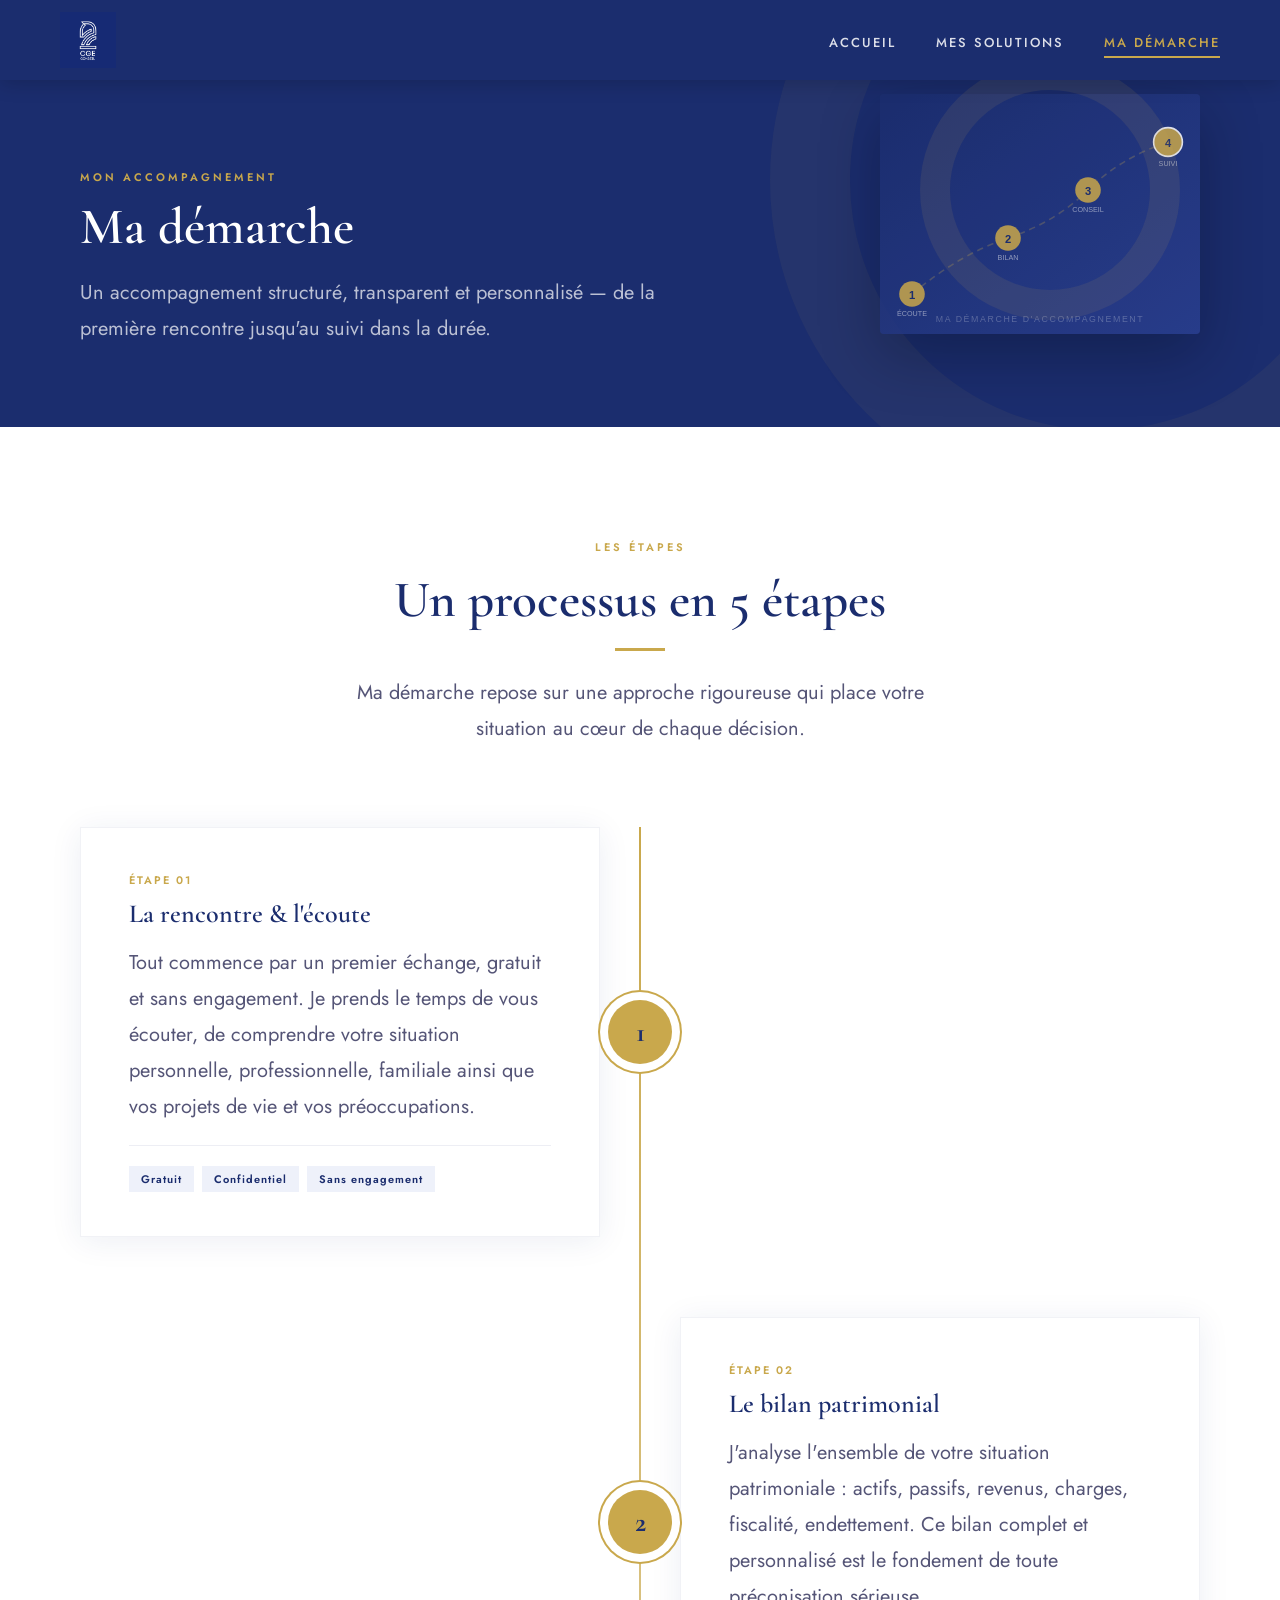
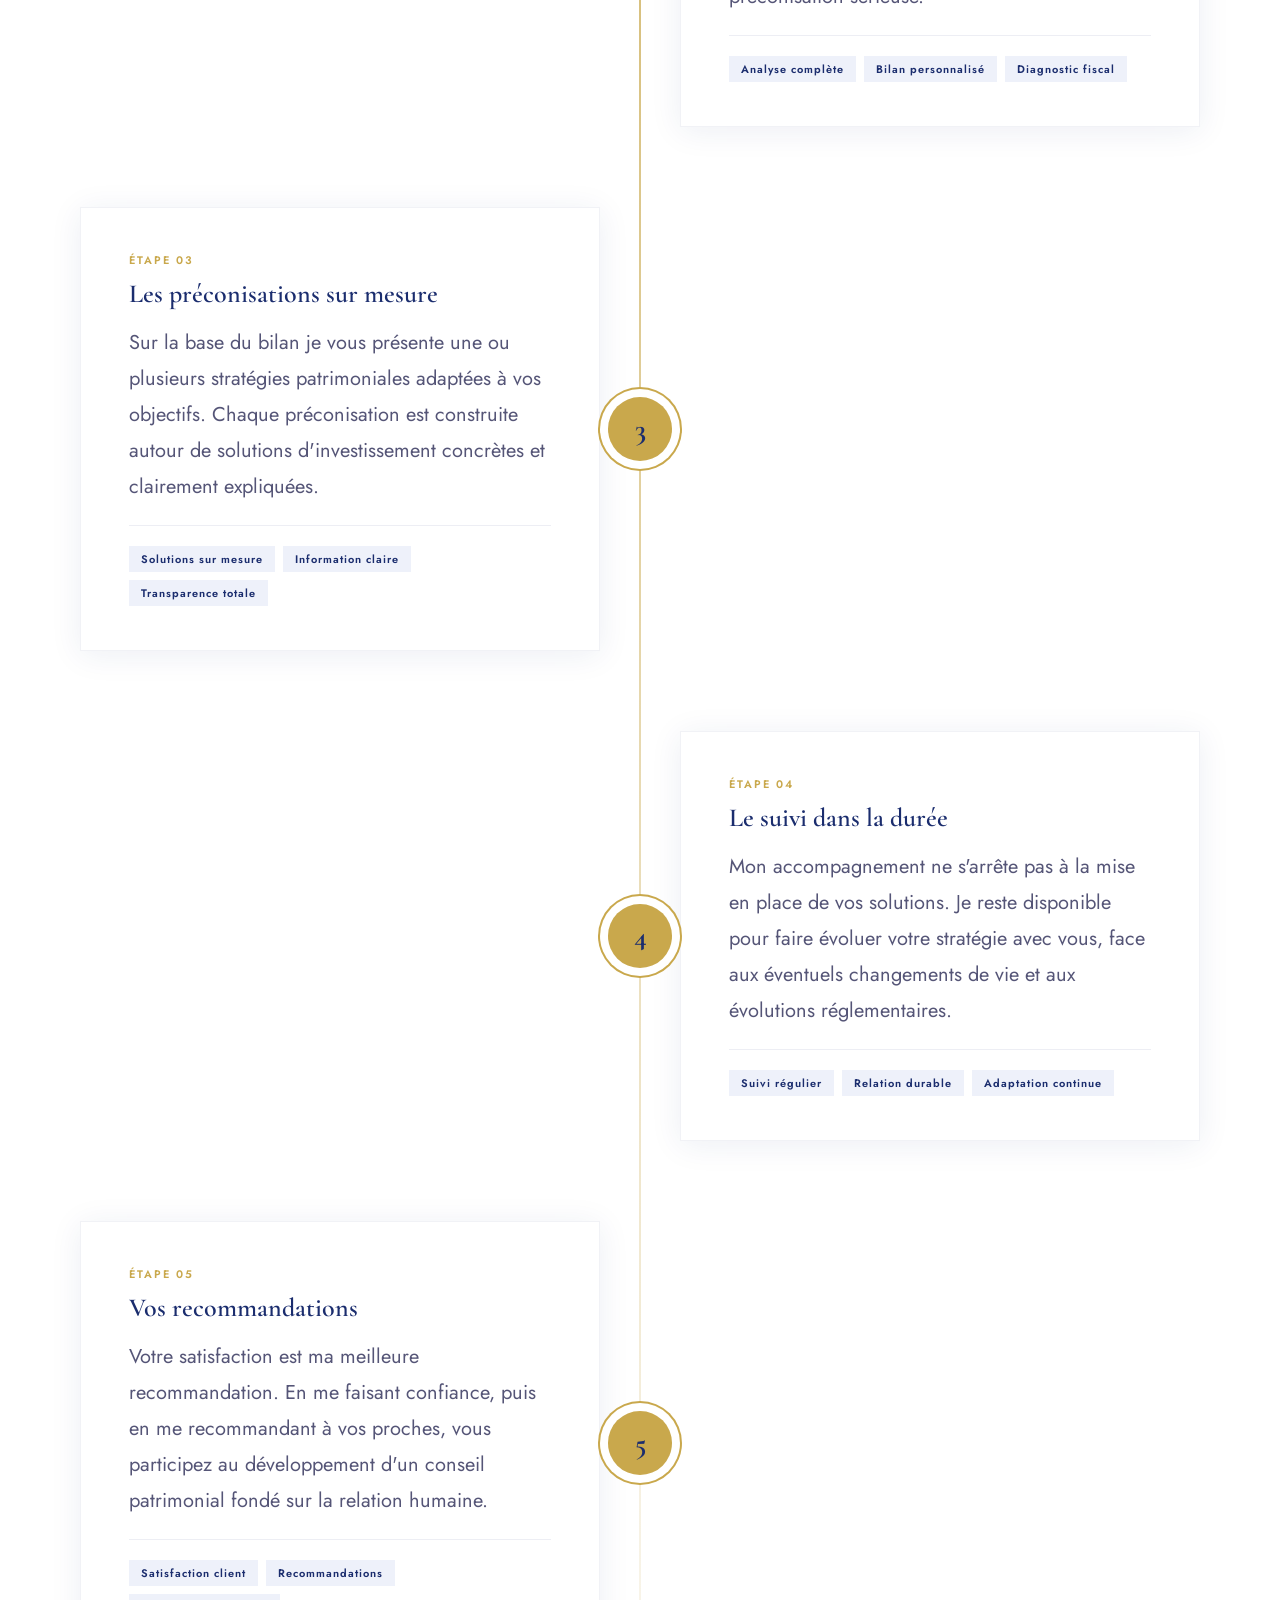
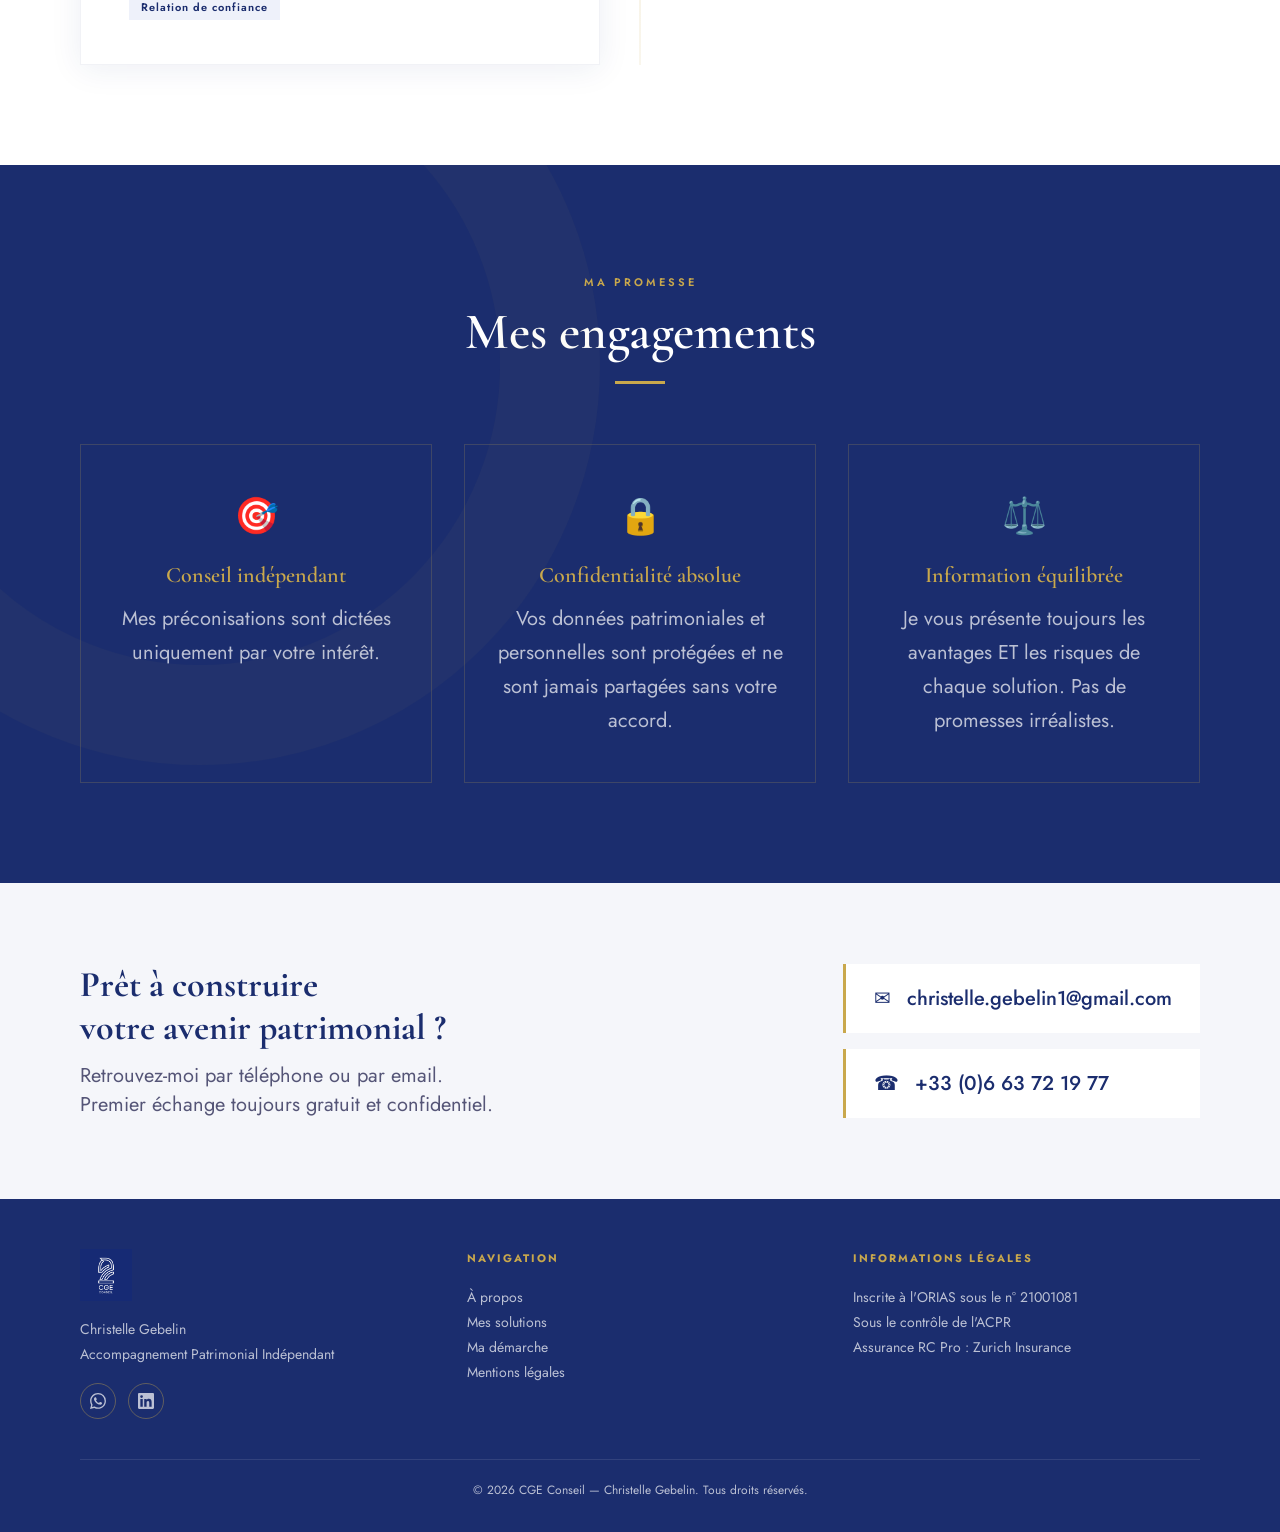
==== demarche.html @ 30ba8d0f "Initial commit" ====
<!DOCTYPE html>
<html lang="fr"><head><meta charset="UTF-8">
<meta name="viewport" content="width=device-width, initial-scale=1.0">
<title>Ma Démarche — CGE Conseil</title>
<link href="https://fonts.googleapis.com/css2?family=Cormorant+Garamond:wght@400;500;600;700&family=Jost:wght@300;400;500;600&display=swap" rel="stylesheet">
<link rel="stylesheet" href="style.css"></head><body>
<nav>
  <div class="nav-logo"><img src="images/logo(christelle).png" alt="CGE Conseil"></div>
  <ul class="nav-links">
    <li><a href="index.html" id="nav-apropos">Accueil</a></li>
    <li><a href="solutions.html" id="nav-solutions">Mes solutions</a></li>
    <li><a href="demarche.html" id="nav-demarche">Ma démarche</a></li>
  </ul>
</nav>
<section class="page-hero">
  <div class="page-hero-inner">
    <span class="section-tag">Mon accompagnement</span>
    <h1 class="section-titre">Ma démarche</h1>
    <p class="page-hero-desc">Un accompagnement structuré, transparent et personnalisé — de la première rencontre jusqu'au suivi dans la durée.</p>
  </div>
  <div class="page-hero-illus"><img src="[data-uri]" alt="Ma démarche"></div>
</section>

<section class="section-demarche">
  <div class="demarche-intro">
    <span class="section-tag">Les étapes</span>
    <h2 class="section-titre">Un processus en 5 étapes</h2>
    <div class="section-trait centre"></div>
    <p>Ma démarche repose sur une approche rigoureuse qui place votre situation au cœur de chaque décision.</p>
  </div>
  <div class="timeline">
    <div class="etape gauche">
      <div class="etape-contenu"><p class="etape-tag">Étape 01</p><h3 class="etape-titre">La rencontre &amp; l'écoute</h3><p class="etape-texte">Tout commence par un premier échange, gratuit et sans engagement. Je prends le temps de vous écouter, de comprendre votre situation personnelle, professionnelle, familiale ainsi que vos projets de vie et vos préoccupations.</p><div class="etape-detail"><span class="etape-pill">Gratuit</span><span class="etape-pill">Confidentiel</span><span class="etape-pill">Sans engagement</span></div></div>
      <div class="etape-num-wrapper"><div class="etape-num">1</div></div>
      <div class="etape-vide"></div>
    </div>
    <div class="etape droite">
      <div class="etape-vide"></div>
      <div class="etape-num-wrapper"><div class="etape-num">2</div></div>
      <div class="etape-contenu"><p class="etape-tag">Étape 02</p><h3 class="etape-titre">Le bilan patrimonial</h3><p class="etape-texte">J'analyse l'ensemble de votre situation patrimoniale : actifs, passifs, revenus, charges, fiscalité, endettement. Ce bilan complet et personnalisé est le fondement de toute préconisation sérieuse.</p><div class="etape-detail"><span class="etape-pill">Analyse complète</span><span class="etape-pill">Bilan personnalisé</span><span class="etape-pill">Diagnostic fiscal</span></div></div>
    </div>
    <div class="etape gauche">
      <div class="etape-contenu"><p class="etape-tag">Étape 03</p><h3 class="etape-titre">Les préconisations sur mesure</h3><p class="etape-texte">Sur la base du bilan je vous présente une ou plusieurs stratégies patrimoniales adaptées à vos objectifs. Chaque préconisation est construite autour de solutions d'investissement concrètes et clairement expliquées.</p><div class="etape-detail"><span class="etape-pill">Solutions sur mesure</span><span class="etape-pill">Information claire</span><span class="etape-pill">Transparence totale</span></div></div>
      <div class="etape-num-wrapper"><div class="etape-num">3</div></div>
      <div class="etape-vide"></div>
    </div>
    <div class="etape droite">
      <div class="etape-vide"></div>
      <div class="etape-num-wrapper"><div class="etape-num">4</div></div>
      <div class="etape-contenu"><p class="etape-tag">Étape 04</p><h3 class="etape-titre">Le suivi dans la durée</h3><p class="etape-texte">Mon accompagnement ne s'arrête pas à la mise en place de vos solutions. Je reste disponible pour faire évoluer votre stratégie avec vous, face aux éventuels changements de vie et aux évolutions réglementaires.</p><div class="etape-detail"><span class="etape-pill">Suivi régulier</span><span class="etape-pill">Relation durable</span><span class="etape-pill">Adaptation continue</span></div></div>
    </div>
    <div class="etape gauche">
      <div class="etape-vide"></div>
      <div class="etape-num-wrapper"><div class="etape-num">5</div></div>
      <div class="etape-contenu"><p class="etape-tag">Étape 05</p><h3 class="etape-titre">Vos recommandations</h3><p class="etape-texte">Votre satisfaction est ma meilleure recommandation. En me faisant confiance, puis en me recommandant à vos proches, vous participez au développement d'un conseil patrimonial fondé sur la relation humaine.</p><div class="etape-detail"><span class="etape-pill">Satisfaction client</span><span class="etape-pill"> Recommandations</span><span class="etape-pill">Relation de confiance</span></div></div>
    </div>
  </div>
</section>

<section class="section-engagement">
  <span class="section-tag">Ma promesse</span>
  <h2 class="section-titre">Mes engagements</h2>
  <div class="section-trait centre" style="background:var(--or);margin:16px auto 0;"></div>
  <div class="engagements-grid">
    <div class="engagement-item"><div class="engagement-icone">🎯</div><h3 class="engagement-titre">Conseil indépendant</h3><p class="engagement-texte">Mes préconisations sont dictées uniquement par votre intérêt.</p></div>
    <div class="engagement-item"><div class="engagement-icone">🔒</div><h3 class="engagement-titre">Confidentialité absolue</h3><p class="engagement-texte">Vos données patrimoniales et personnelles sont protégées et ne sont jamais partagées sans votre accord.</p></div>
    <div class="engagement-item"><div class="engagement-icone">⚖️</div><h3 class="engagement-titre">Information équilibrée</h3><p class="engagement-texte">Je vous présente toujours les avantages ET les risques de chaque solution. Pas de promesses irréalistes.</p></div>
  </div>
</section>

<section class="section-cta">
  <div class="cta-texte">
    <h3>Prêt à construire<br>votre avenir patrimonial ?</h3>
    <p>Retrouvez-moi par téléphone ou par email.<br>Premier échange toujours gratuit et confidentiel.</p>
  </div>
  <div class="cta-contacts">
    <a href="mailto:christelle.gebelin1@gmail.com" class="cta-contact"><span>✉</span> christelle.gebelin1@gmail.com</a>
    <a href="tel:+33663721977" class="cta-contact"><span>☎</span>+33 (0)6 63 72 19 77</a>
  </div>
</section>
<footer>
  <div class="footer-grid">
    <div class="footer-col">
      <div class="footer-logo"><img src="images/logo(christelle).png" alt="CGE Conseil"></div>
      <p>Christelle Gebelin<br>Accompagnement Patrimonial Indépendant</p>
      <div class="footer-socials">
        <a href="#" target="_blank" class="footer-social-btn" title="WhatsApp">
          <svg viewBox="0 0 24 24" xmlns="http://www.w3.org/2000/svg"><path d="M17.472 14.382c-.297-.149-1.758-.867-2.03-.967-.273-.099-.471-.148-.67.15-.197.297-.767.966-.94 1.164-.173.199-.347.223-.644.075-.297-.15-1.255-.463-2.39-1.475-.883-.788-1.48-1.761-1.653-2.059-.173-.297-.018-.458.13-.606.134-.133.298-.347.446-.52.149-.174.198-.298.298-.497.099-.198.05-.371-.025-.52-.075-.149-.669-1.612-.916-2.207-.242-.579-.487-.5-.669-.51-.173-.008-.371-.01-.57-.01-.198 0-.52.074-.792.372-.272.297-1.04 1.016-1.04 2.479 0 1.462 1.065 2.875 1.213 3.074.149.198 2.096 3.2 5.077 4.487.709.306 1.262.489 1.694.625.712.227 1.36.195 1.871.118.571-.085 1.758-.719 2.006-1.413.248-.694.248-1.289.173-1.413-.074-.124-.272-.198-.57-.347m-5.421 7.403h-.004a9.87 9.87 0 01-5.031-1.378l-.361-.214-3.741.982.998-3.648-.235-.374a9.86 9.86 0 01-1.51-5.26c.001-5.45 4.436-9.884 9.888-9.884 2.64 0 5.122 1.03 6.988 2.898a9.825 9.825 0 012.893 6.994c-.003 5.45-4.437 9.884-9.885 9.884m8.413-18.297A11.815 11.815 0 0012.05 0C5.495 0 .16 5.335.157 11.892c0 2.096.547 4.142 1.588 5.945L.057 24l6.305-1.654a11.882 11.882 0 005.683 1.448h.005c6.554 0 11.89-5.335 11.893-11.893a11.821 11.821 0 00-3.48-8.413z"/></svg>
        </a>
        <a href="#" target="_blank" class="footer-social-btn" title="LinkedIn">
          <svg viewBox="0 0 24 24" xmlns="http://www.w3.org/2000/svg"><path d="M20.447 20.452h-3.554v-5.569c0-1.328-.027-3.037-1.852-3.037-1.853 0-2.136 1.445-2.136 2.939v5.667H9.351V9h3.414v1.561h.046c.477-.9 1.637-1.85 3.37-1.85 3.601 0 4.267 2.37 4.267 5.455v6.286zM5.337 7.433a2.062 2.062 0 01-2.063-2.065 2.064 2.064 0 112.063 2.065zm1.782 13.019H3.555V9h3.564v11.452zM22.225 0H1.771C.792 0 0 .774 0 1.729v20.542C0 23.227.792 24 1.771 24h20.451C23.2 24 24 23.227 24 22.271V1.729C24 .774 23.2 0 22.222 0h.003z"/></svg>
        </a>
      </div>
    </div>
    <div class="footer-col">
      <h4>Navigation</h4>
      <p><a href="index.html">À propos</a></p>
      <p><a href="solutions.html">Mes solutions</a></p>
      <p><a href="demarche.html">Ma démarche</a></p>
      <p><a href="mentions.html">Mentions légales</a></p>
    </div>
    <div class="footer-col">
      <h4>Informations légales</h4>
      <p>Inscrite à l'ORIAS sous le n° 21001081<br>Sous le contrôle de l'ACPR<br>Assurance RC Pro : Zurich Insurance</p>
    </div>
  </div>
  <div class="footer-bottom">© 2026 CGE Conseil — Christelle Gebelin. Tous droits réservés.</div>
</footer>
<script>
document.getElementById('nav-demarche').classList.add('active');
const obs = new IntersectionObserver(entries => {
  entries.forEach(e => { if(e.isIntersecting){ e.target.style.opacity='1'; e.target.style.transform='translateY(0)'; } });
}, {threshold:0.15});
document.querySelectorAll('.etape-contenu, .engagement-item').forEach(el => {
  el.style.opacity='0'; el.style.transform='translateY(30px)'; el.style.transition='all 0.7s ease';
  obs.observe(el);
});
</script>
</body></html>
---- style.css ----
@import url('https://fonts.googleapis.com/css2?family=Cormorant+Garamond:wght@400;500;600;700&family=Jost:wght@300;400;500;600&display=swap');

:root {
  --bleu:        #1B2D6E;
  --bleu-clair:  #2A3F8F;
  --bleu-pale:   #EEF1FA;
  --or:          #C9A84C;
  --or-clair:    #E8C97A;
  --blanc:       #FFFFFF;
  --gris:        #F5F6FA;
  --texte:       #1a1a2e;
  --texte-clair: #555577;
  --font-titre:  'Cormorant Garamond', Georgia, serif;
  --font-corps:  'Jost', 'Segoe UI', sans-serif;
}

* { margin: 0; padding: 0; box-sizing: border-box; }
html { scroll-behavior: smooth; }
body { font-family: var(--font-corps); color: var(--texte); background: var(--blanc); font-size: 20px; }

/* NAV */
nav {
  position: fixed; top: 0; left: 0; right: 0; z-index: 100;
  background: var(--bleu);
  display: flex; align-items: center; justify-content: space-between;
  padding: 0 60px; height: 80px;
  box-shadow: 0 2px 20px rgba(0,0,0,0.2);
}
.nav-logo a { display: flex; align-items: center; text-decoration: none; }
.nav-logo img { height: 56px; object-fit: contain; display: block; }
.nav-links { display: flex; gap: 40px; list-style: none; }
.nav-links a {
  color: rgba(255,255,255,0.85); text-decoration: none;
  font-size: 13px; letter-spacing: 2px; text-transform: uppercase; font-weight: 500;
  padding-bottom: 4px; border-bottom: 2px solid transparent; transition: all 0.3s;
}
.nav-links a:hover, .nav-links a.active { color: var(--or); border-bottom-color: var(--or); }

/* FOOTER */
footer {
  background: var(--bleu); color: rgba(255,255,255,0.7);
  padding: 50px 80px 30px; font-size: 14px; line-height: 1.8;
}
.footer-grid { display: grid; grid-template-columns: 1fr 1fr 1fr; gap: 40px; margin-bottom: 40px; }
.footer-col h4 { color: var(--or); font-size: 11px; letter-spacing: 2px; text-transform: uppercase; margin-bottom: 16px; }
.footer-col a { color: inherit; text-decoration: none; }
.footer-col a:hover { color: var(--or); }
.footer-bottom { border-top: 1px solid rgba(255,255,255,0.1); padding-top: 20px; text-align: center; font-size: 12px; }
.footer-logo a { display: inline-block; }
.footer-logo img { height: 52px; display: block; margin-bottom: 16px; }

/* TYPO */
.section-tag {
  display: inline-block; color: var(--or);
  font-size: 11px; letter-spacing: 3px; text-transform: uppercase; font-weight: 600; margin-bottom: 14px;
}
.section-titre {
  font-family: var(--font-titre); font-size: clamp(32px,4vw,52px);
  font-weight: 600; color: var(--bleu); line-height: 1.1; margin-bottom: 20px;
}
.section-trait { width: 50px; height: 3px; background: var(--or); margin-bottom: 24px; }
.section-trait.centre { margin: 0 auto 24px; }

/* BOUTON */
.btn {
  display: inline-flex; align-items: center; gap: 10px;
  padding: 14px 32px; border: 2px solid var(--or);
  color: var(--or); text-decoration: none;
  font-size: 12px; letter-spacing: 2px; text-transform: uppercase; font-weight: 600;
  transition: all 0.3s; cursor: pointer; background: transparent; font-family: var(--font-corps);
}
.btn:hover { background: var(--or); color: var(--bleu); }

/* ANIMATIONS */
@keyframes fadeUp {
  from { opacity: 0; transform: translateY(30px); }
  to   { opacity: 1; transform: translateY(0); }
}
.fade-up  { animation: fadeUp 0.8s ease forwards; }
.delay-1  { animation-delay: 0.10s; opacity: 0; }
.delay-2  { animation-delay: 0.25s; opacity: 0; }
.delay-3  { animation-delay: 0.40s; opacity: 0; }
.delay-4  { animation-delay: 0.55s; opacity: 0; }

/* PAGE HERO */
.page-hero {
  background: var(--bleu); padding: 160px 80px 80px;
  position: relative; overflow: hidden;
}
.page-hero::before {
  content: ''; position: absolute; right: -150px; top: -150px;
  width: 500px; height: 500px;
  border: 80px solid rgba(201,168,76,0.06); border-radius: 50%;
}
.page-hero::after {
  content: ''; position: absolute; right: 100px; top: 60px;
  width: 200px; height: 200px;
  border: 30px solid rgba(201,168,76,0.1); border-radius: 50%;
}
.page-hero-inner { max-width: 650px; position: relative; z-index: 1; }
.page-hero .section-titre { color: var(--blanc); }
.page-hero-desc { color: rgba(255,255,255,0.7); font-size: 20px; line-height: 1.8; margin-top: 20px; }
.page-hero-illus {
  position: absolute; right: 80px; top: 50%; transform: translateY(-50%);
  width: 320px; border-radius: 4px; overflow: hidden;
  box-shadow: 0 20px 60px rgba(0,0,0,0.3); opacity: 0.85;
}
.page-hero-illus img { width: 100%; display: block; }

/* ═══ INDEX — HERO ═══ */
.hero {
  min-height: 100vh; display: grid; grid-template-columns: 1fr 1fr; padding-top: 80px;
}
.hero-gauche {
  background: var(--bleu);
  display: flex; flex-direction: column; justify-content: center;
  padding: 80px 70px 80px 80px; position: relative; overflow: hidden;
}
.hero-gauche::before {
  content: ''; position: absolute; top: -100px; right: -100px;
  width: 400px; height: 400px; border: 60px solid rgba(201,168,76,0.08); border-radius: 50%;
}
.hero-surtitre { color: var(--or); font-size: 11px; letter-spacing: 4px; text-transform: uppercase; font-weight: 600; margin-bottom: 20px; }
.hero-nom { font-family: var(--font-titre); font-size: clamp(44px,5vw,68px); color: var(--blanc); font-weight: 600; line-height: 1.05; margin-bottom: 10px; }
.hero-titre { font-family: var(--font-titre); font-size: clamp(18px,2vw,24px); color: var(--or); font-weight: 400; letter-spacing: 1px; margin-bottom: 32px; }
.hero-texte { color: rgba(255,255,255,0.75); line-height: 1.8; font-size: 20px; max-width: 420px; margin-bottom: 44px; }
.hero-contacts { display: flex; flex-direction: column; gap: 12px; }
.hero-contact-item { display: flex; align-items: center; gap: 12px; color: rgba(255,255,255,0.7); font-size: 20px; }
.hero-contact-item .icone {
  width: 32px; height: 32px; border: 1px solid var(--or); border-radius: 50%;
  display: flex; align-items: center; justify-content: center; color: var(--or); font-size: 14px; flex-shrink: 0;
}
.hero-droite { position: relative; overflow: hidden; background: #0f1e4a; }
.hero-droite img { width: 100%; height: 100%; object-fit: cover; object-position: top center; opacity: 0.9; filter: saturate(0.9); }
.hero-droite::after {
  content: ''; position: absolute; bottom: 0; left: 0; right: 0; height: 200px;
  background: linear-gradient(transparent, rgba(27,45,110,0.3));
}

/* STATS */
.stats-bar { background: var(--or); display: grid; grid-template-columns: repeat(3,1fr); }
.stat-item { padding: 36px 40px; text-align: center; border-right: 1px solid rgba(27,45,110,0.2); }
.stat-item:last-child { border-right: none; }
.stat-num { font-family: var(--font-titre); font-size: 48px; font-weight: 700; color: var(--bleu); line-height: 1; }
.stat-label { font-size: 11px; letter-spacing: 2px; text-transform: uppercase; color: var(--bleu); opacity: 0.8; margin-top: 6px; font-weight: 600; }

/* PRÉSENTATION */
.section-presentation { display: grid; grid-template-columns: 1fr 1fr; min-height: 600px; }
.pres-contenu { padding: 100px 80px; display: flex; flex-direction: column; justify-content: center; }
.pres-contenu p { color: var(--texte-clair); line-height: 1.9; font-size: 20px; margin-bottom: 16px; }
.pres-image { position: relative; overflow: hidden; }
.pres-image img { width: 100%; height: 100%; object-fit: cover; object-position: center bottom; display: block; }
.pres-citation {
  position: absolute; bottom: -20px; left: 0; right: 0;
  background: var(--bleu); padding: 28px 32px; border-left: 4px solid var(--or);
}
.pres-citation p { color: rgba(255,255,255,0.85); font-family: var(--font-titre); font-size: 20px; font-style: italic; line-height: 1.5; }

/* SAVOIR-FAIRE */
.section-savoirfaire { background: var(--gris); padding: 100px 80px; text-align: center; }
.sf-grid { display: grid; grid-template-columns: repeat(4,1fr); gap: 24px; margin-top: 60px; }
.sf-card { background: var(--blanc); padding: 44px 28px; position: relative; transition: all 0.4s; }
.sf-card::before {
  content: ''; position: absolute; bottom: 0; left: 0; right: 0; height: 3px;
  background: var(--or); transform: scaleX(0); transition: transform 0.4s;
}
.sf-card:hover { transform: translateY(-8px); box-shadow: 0 20px 50px rgba(27,45,110,0.12); }
.sf-card:hover::before { transform: scaleX(1); }
.sf-icone {
  width: 60px; height: 60px; margin: 0 auto 20px;
  border: 2px solid var(--or); border-radius: 50%;
  display: flex; align-items: center; justify-content: center; font-size: 24px; transition: all 0.3s;
}
.sf-card:hover .sf-icone { background: var(--or); }
.sf-titre { font-family: var(--font-titre); font-size: 22px; font-weight: 600; color: var(--bleu); margin-bottom: 12px; }
.sf-texte { color: var(--texte-clair); font-size: 20px; line-height: 1.7; }

/* VALEURS */
.section-valeurs { padding: 100px 80px; display: grid; grid-template-columns: 1fr 1fr; gap: 80px; align-items: center; }
.valeurs-liste { display: flex; flex-direction: column; gap: 32px; }
.valeur-item { display: flex; gap: 24px; align-items: flex-start; padding-bottom: 32px; border-bottom: 1px solid rgba(27,45,110,0.08); }
.valeur-item:last-child { border-bottom: none; padding-bottom: 0; }
.valeur-num { font-family: var(--font-titre); font-size: 52px; font-weight: 700; color: var(--or); opacity: 0.3; line-height: 0.9; flex-shrink: 0; }
.valeur-titre { font-family: var(--font-titre); font-size: 22px; font-weight: 600; color: var(--bleu); margin-bottom: 8px; }
.valeur-texte { color: var(--texte-clair); font-size: 20px; line-height: 1.7; }
.valeurs-visuel { background: var(--bleu); padding: 60px; position: relative; overflow: hidden; }
.valeurs-visuel::before {
  content: '"'; position: absolute; top: -20px; left: 30px;
  font-family: var(--font-titre); font-size: 200px; color: rgba(201,168,76,0.1); line-height: 1;
}
.valeurs-quote { font-family: var(--font-titre); font-size: 26px; font-style: italic; color: var(--blanc); line-height: 1.6; position: relative; z-index: 1; }
.valeurs-quote-auteur { color: var(--or); font-size: 13px; letter-spacing: 2px; text-transform: uppercase; margin-top: 24px; }

/* SOLUTIONS — CARTES FLIP */
.solutions-section { padding: 100px 80px; background: var(--gris); }
.solutions-intro { text-align: center; max-width: 600px; margin: 0 auto 70px; color: var(--texte-clair); font-size: 20px; line-height: 1.8; }
.cartes-grid {
  display: grid;
  grid-template-columns: repeat(3,1fr);
  gap: 28px;
  align-items: start;
}
.carte-flip {
  height: 320px;
  perspective: 1000px;
  cursor: pointer;
  position: relative;
}
.carte-inner {
  position: relative; width: 100%; height: 100%;
  transform-style: preserve-3d;
  transition: transform 0.7s cubic-bezier(0.4,0.2,0.2,1);
}
.carte-flip:hover .carte-inner, .carte-flip.flipped .carte-inner { transform: rotateY(180deg); }
.carte-face, .carte-dos {
  position: absolute; width: 100%; height: 100%;
  backface-visibility: hidden;
  -webkit-backface-visibility: hidden;
  display: flex; flex-direction: column; align-items: center; justify-content: center; padding: 40px 32px;
}
.carte-face { background: var(--blanc); position: relative; }
.carte-face::after {
  content: ''; position: absolute; bottom: 0; left: 0; right: 0; height: 3px;
  background: var(--or); transform: scaleX(0); transition: transform 0.4s;
}
.carte-flip:hover .carte-face::after { transform: scaleX(1); }
.carte-face-icone {
  font-size: 42px; margin-bottom: 20px; width: 80px; height: 80px;
  border: 2px solid rgba(27,45,110,0.1); border-radius: 50%;
  display: flex; align-items: center; justify-content: center; transition: all 0.3s;
}
.carte-flip:hover .carte-face-icone { border-color: var(--or); background: rgba(201,168,76,0.05); }
.carte-face-question { font-family: var(--font-titre); font-size: 20px; font-weight: 600; color: var(--bleu); text-align: center; line-height: 1.4; margin-bottom: 16px; }
.carte-face-hint { font-size: 11px; letter-spacing: 2px; text-transform: uppercase; color: var(--or); font-weight: 600; }
.carte-dos {
  background: var(--bleu);
  transform: rotateY(180deg);
  text-align: center;
}
.carte-dos-titre { font-family: var(--font-titre); font-size: 20px; font-weight: 600; color: var(--or); margin-bottom: 16px; }
.carte-dos-texte { color: rgba(255,255,255,0.82); font-size: 20px; line-height: 1.7; margin-bottom: 20px; }
.carte-dos-tag { font-size: 10px; letter-spacing: 2px; text-transform: uppercase; color: rgba(201,168,76,0.6); border: 1px solid rgba(201,168,76,0.3); padding: 6px 14px; }

/* HABILITATIONS */
.section-hab { padding: 80px; background: var(--blanc); display: grid; grid-template-columns: 1fr 1fr; gap: 80px; align-items: center; }
.hab-texte p { color: var(--texte-clair); line-height: 1.8; font-size: 20px; margin-bottom: 16px; }
.hab-liste { display: flex; flex-direction: column; gap: 16px; }
.hab-item { display: flex; align-items: center; gap: 16px; padding: 20px 24px; background: var(--gris); border-left: 3px solid var(--or); transition: all 0.3s; }
.hab-item:hover { background: var(--bleu-pale); transform: translateX(6px); }
.hab-item-titre { font-weight: 600; color: var(--bleu); font-size: 20px; }
.hab-item-desc { font-size: 14px; color: var(--texte-clair); margin-top: 2px; }

/* DÉMARCHE — TIMELINE */
.section-demarche { padding: 100px 80px; }
.demarche-intro { text-align: center; max-width: 600px; margin: 0 auto 80px; color: var(--texte-clair); font-size: 20px; line-height: 1.8; }
.timeline { position: relative; }
.timeline::before {
  content: ''; position: absolute; left: 50%; top: 0; bottom: 0; width: 2px;
  background: linear-gradient(to bottom, var(--or), rgba(201,168,76,0.1)); transform: translateX(-50%);
}
.etape { display: grid; grid-template-columns: 1fr 80px 1fr; margin-bottom: 80px; align-items: center; }
.etape:last-child { margin-bottom: 0; }
.etape-contenu {
  background: var(--blanc); box-shadow: 0 4px 30px rgba(27,45,110,0.08);
  padding: 44px 48px; border: 1px solid rgba(27,45,110,0.06); position: relative; transition: all 0.4s;
}
.etape-contenu:hover { box-shadow: 0 12px 50px rgba(27,45,110,0.15); transform: translateY(-4px); }
.etape-contenu::before { content: ''; position: absolute; top: 0; left: 0; width: 4px; height: 0; background: var(--or); transition: height 0.4s; }
.etape-contenu:hover::before { height: 100%; }
.etape-num-wrapper { display: flex; align-items: center; justify-content: center; z-index: 1; }
.etape-num {
  width: 64px; height: 64px; background: var(--or); border-radius: 50%;
  display: flex; align-items: center; justify-content: center;
  font-family: var(--font-titre); font-size: 28px; font-weight: 700; color: var(--bleu);
  box-shadow: 0 0 0 8px var(--blanc), 0 0 0 10px var(--or); position: relative; z-index: 1;
}
.etape-vide {}
.etape.gauche .etape-contenu  { order: 1; }
.etape.gauche .etape-num-wrapper { order: 2; }
.etape.gauche .etape-vide     { order: 3; }
.etape.droite .etape-vide     { order: 1; }
.etape.droite .etape-num-wrapper { order: 2; }
.etape.droite .etape-contenu  { order: 3; }
.etape.droite .etape-contenu::before { left: auto; right: 0; }
.etape-tag { font-size: 11px; letter-spacing: 2px; text-transform: uppercase; color: var(--or); font-weight: 600; margin-bottom: 10px; }
.etape-titre { font-family: var(--font-titre); font-size: 26px; font-weight: 600; color: var(--bleu); margin-bottom: 16px; }
.etape-texte { color: var(--texte-clair); font-size: 20px; line-height: 1.8; }
.etape-detail { margin-top: 20px; padding-top: 20px; border-top: 1px solid rgba(27,45,110,0.08); display: flex; flex-wrap: wrap; gap: 8px; }
.etape-pill { background: var(--bleu-pale); color: var(--bleu); font-size: 11px; padding: 5px 12px; font-weight: 600; letter-spacing: 1px; }

/* ENGAGEMENTS */
.section-engagement { background: var(--bleu); padding: 100px 80px; text-align: center; position: relative; overflow: hidden; }
.section-engagement::before { content: ''; position: absolute; left: -200px; top: -200px; width: 600px; height: 600px; border: 100px solid rgba(201,168,76,0.04); border-radius: 50%; }
.section-engagement .section-titre { color: var(--blanc); }
.engagements-grid { display: grid; grid-template-columns: repeat(3,1fr); gap: 32px; margin-top: 60px; position: relative; z-index: 1; }
.engagement-item { padding: 44px 32px; border: 1px solid rgba(201,168,76,0.2); position: relative; overflow: hidden; transition: all 0.4s; }
.engagement-item::before { content: ''; position: absolute; inset: 0; background: rgba(201,168,76,0.05); transform: scaleY(0); transform-origin: bottom; transition: transform 0.4s; }
.engagement-item:hover { border-color: var(--or); }
.engagement-item:hover::before { transform: scaleY(1); }
.engagement-icone { font-size: 36px; margin-bottom: 20px; }
.engagement-titre { font-family: var(--font-titre); font-size: 22px; color: var(--or); margin-bottom: 14px; font-weight: 600; }
.engagement-texte { color: rgba(255,255,255,0.7); font-size: 20px; line-height: 1.7; }

/* CTA */
.section-cta { padding: 80px; background: var(--gris); display: flex; align-items: center; justify-content: space-between; gap: 40px; }
.cta-texte h3 { font-family: var(--font-titre); font-size: 36px; color: var(--bleu); margin-bottom: 12px; }
.cta-texte p { color: var(--texte-clair); font-size: 20px; }
.cta-contacts { display: flex; flex-direction: column; gap: 16px; }
.cta-contact { display: flex; align-items: center; gap: 16px; padding: 20px 28px; background: var(--blanc); border-left: 3px solid var(--or); font-size: 20px; color: var(--bleu); font-weight: 500; transition: all 0.3s; text-decoration: none; }
.cta-contact:hover { background: var(--bleu); color: var(--blanc); }
.cta-contact span { font-size: 20px; }

/* Icônes SVG dans les cartes flip */
.carte-face-icone svg {
  width: 36px; height: 36px;
}
.carte-face-icone {
  width: 80px; height: 80px;
  border: 2px solid rgba(27,45,110,0.15);
  border-radius: 50%;
  display: flex; align-items: center; justify-content: center;
  transition: all 0.3s; background: white;
  margin-bottom: 20px;
}
.carte-flip:hover .carte-face-icone {
  border-color: var(--or);
  background: rgba(201,168,76,0.05);
  box-shadow: 0 0 0 6px rgba(201,168,76,0.08);
}
.footer-socials { display: flex; gap: 12px; margin-top: 16px; }
.footer-social-btn {
  width: 36px; height: 36px;
  border: 1px solid rgba(201,168,76,0.4); border-radius: 50%;
  display: flex; align-items: center; justify-content: center;
  transition: all 0.3s; color: rgba(255,255,255,0.7); text-decoration: none;
}
.footer-social-btn:hover { border-color: var(--or); background: var(--or); color: var(--bleu); }
.footer-social-btn svg { width: 16px; height: 16px; fill: currentColor; }
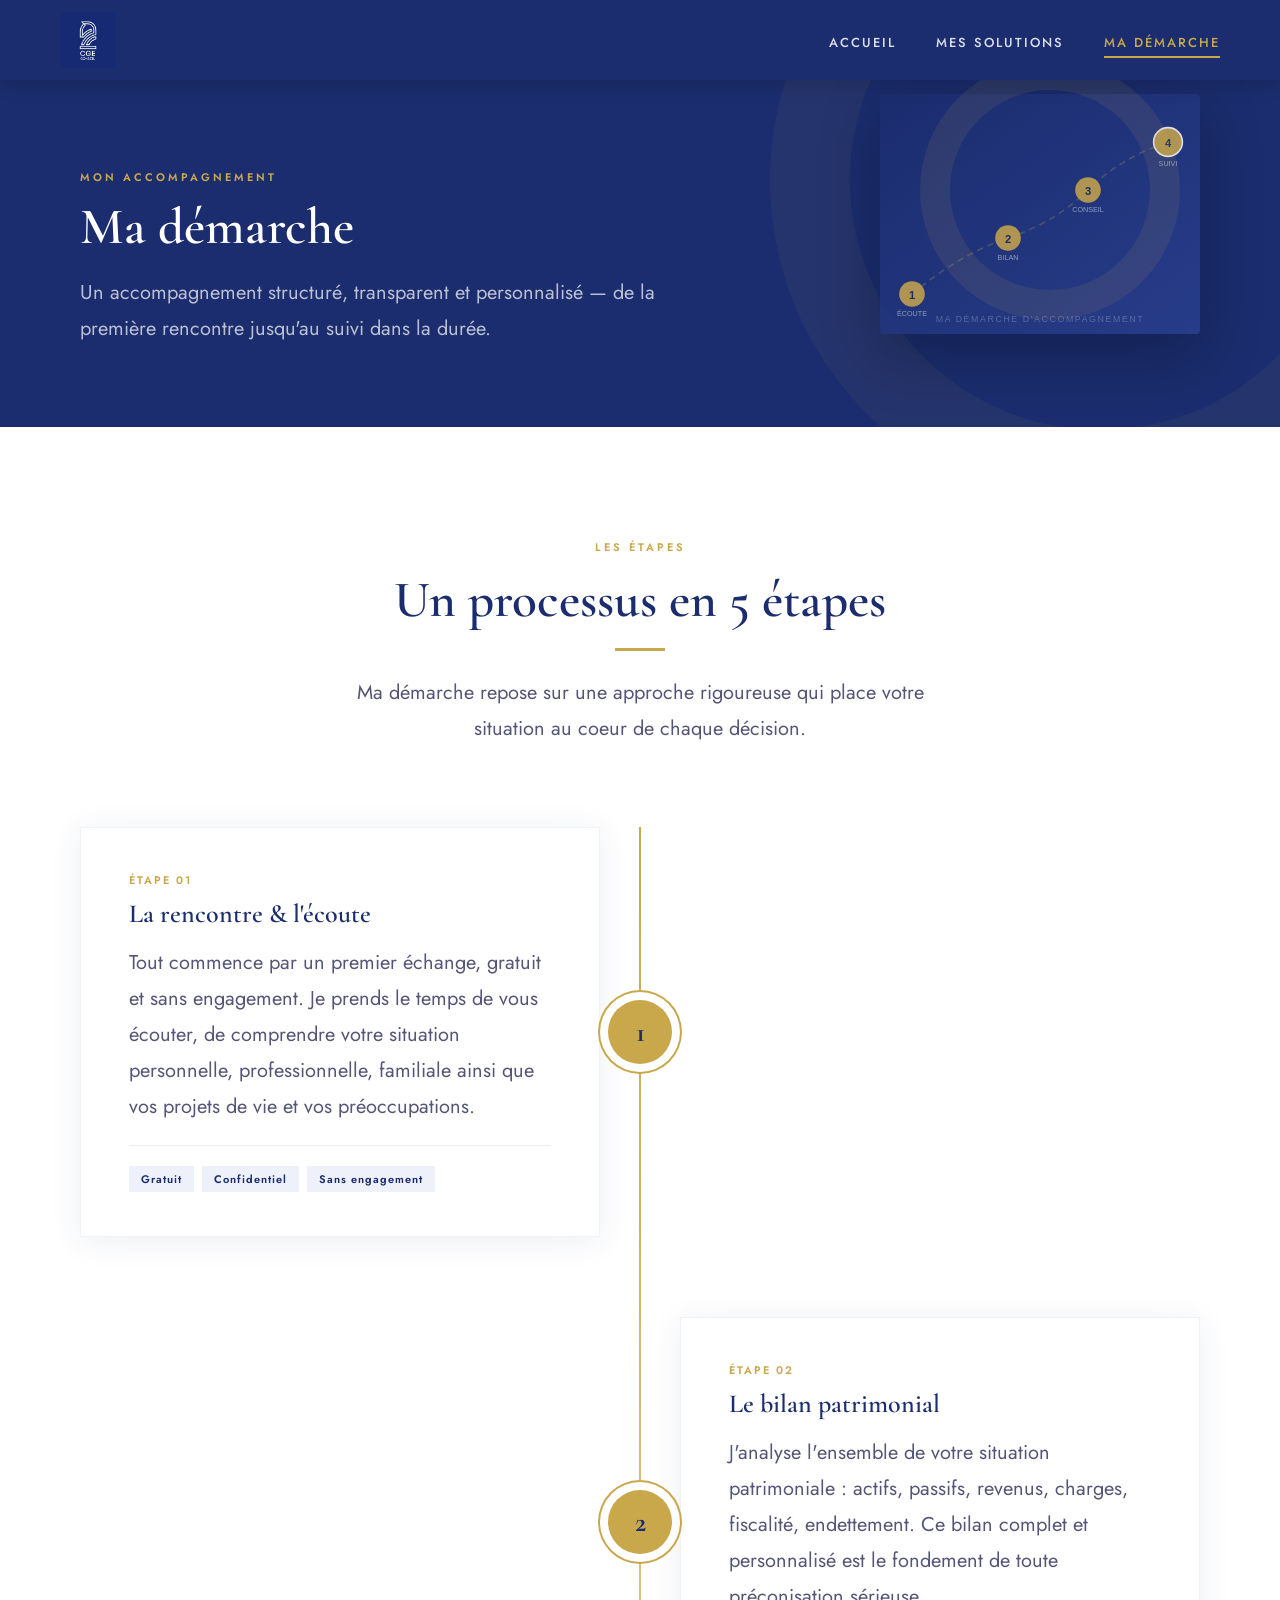
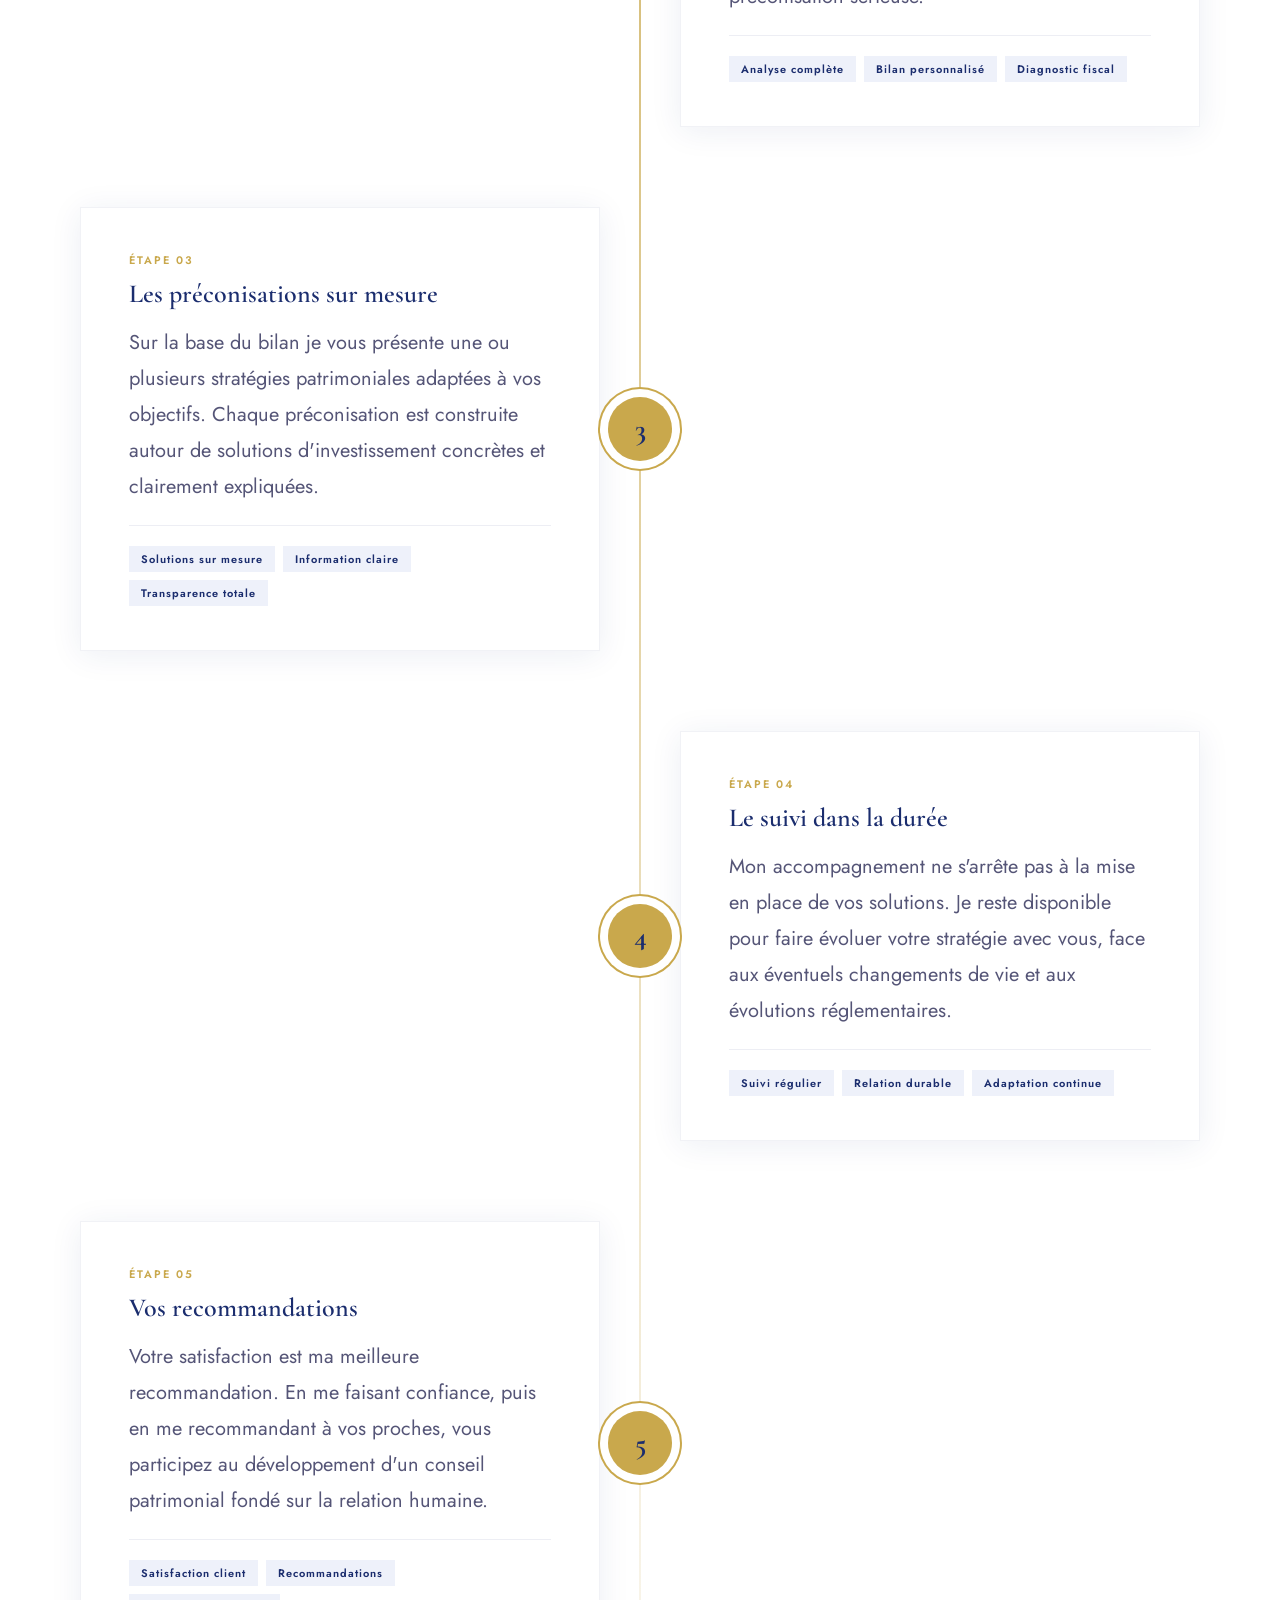
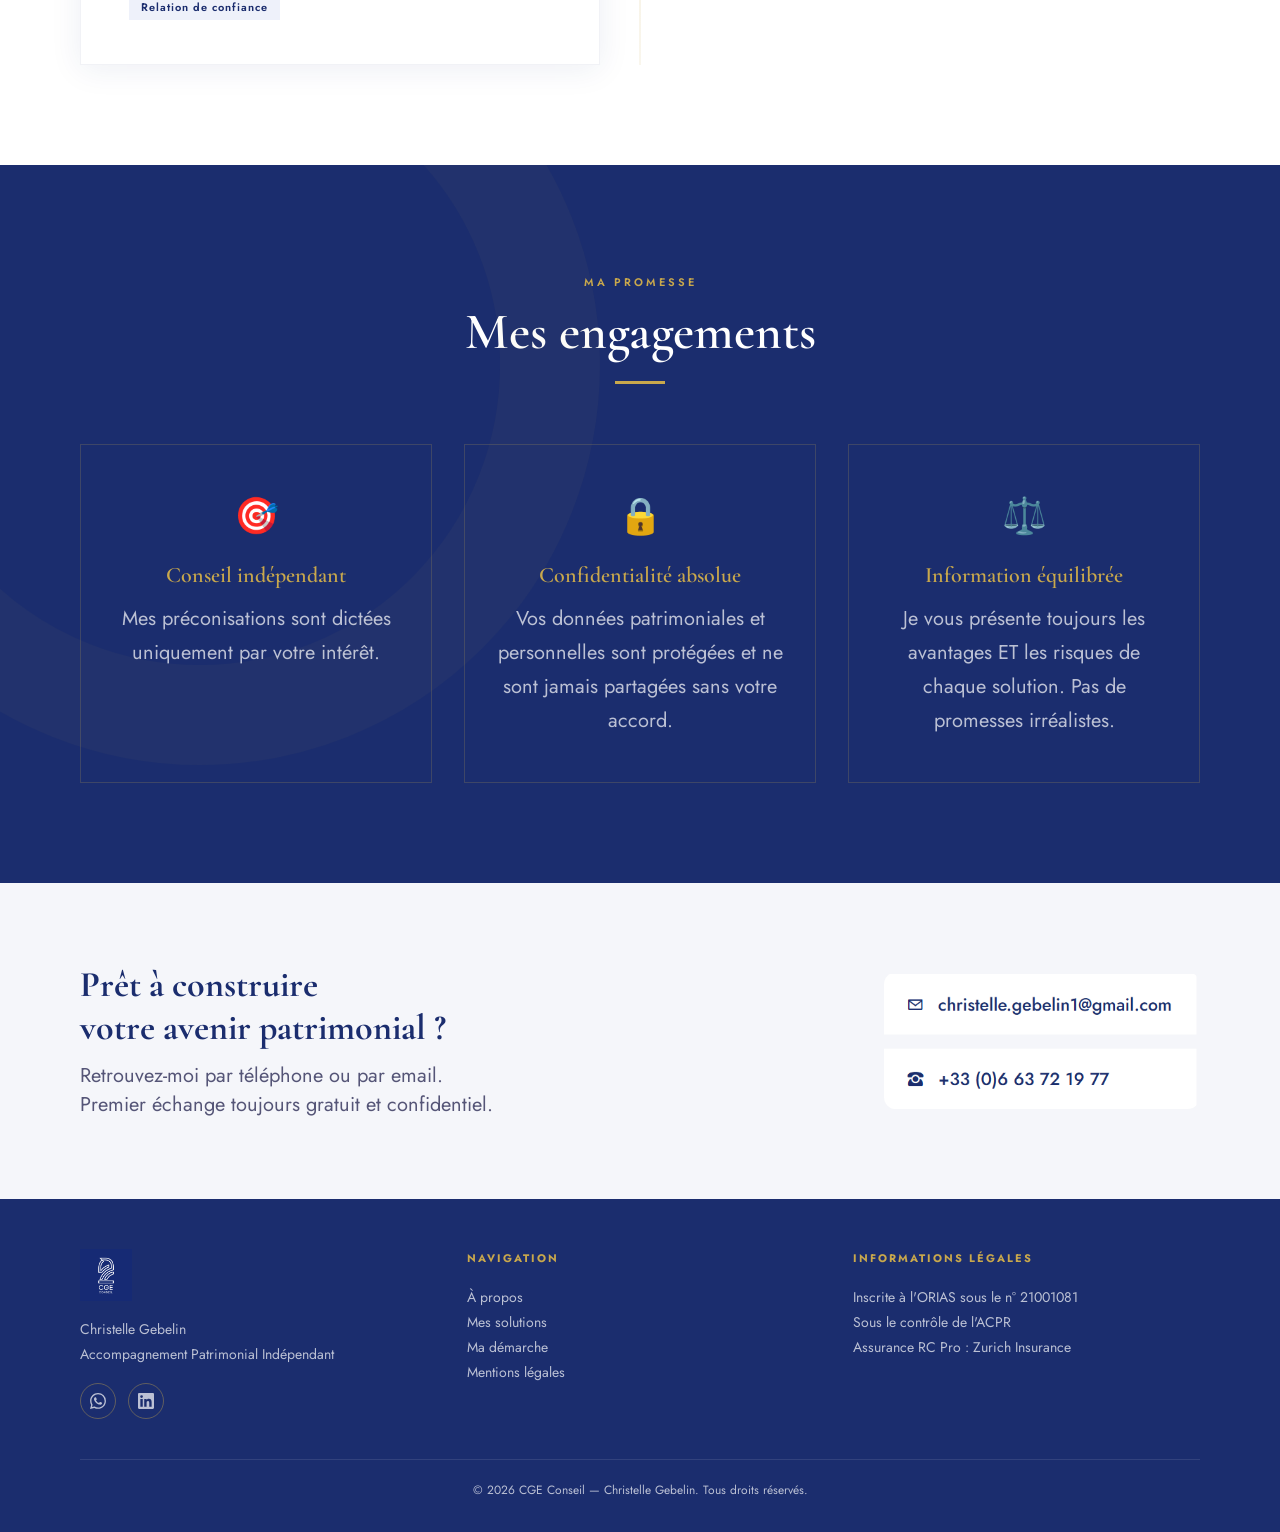
==== commit 7b48f47b: "Update demarche.html" ====
--- a/demarche.html
+++ b/demarche.html
@@ -26,7 +26,7 @@
     <span class="section-tag">Les étapes</span>
     <h2 class="section-titre">Un processus en 5 étapes</h2>
     <div class="section-trait centre"></div>
-    <p>Ma démarche repose sur une approche rigoureuse qui place votre situation au cœur de chaque décision.</p>
+    <p>Ma démarche repose sur une approche rigoureuse qui place votre situation au coeur de chaque décision.</p>
   </div>
   <div class="timeline">
     <div class="etape gauche">
@@ -52,7 +52,7 @@
     <div class="etape gauche">
       <div class="etape-vide"></div>
       <div class="etape-num-wrapper"><div class="etape-num">5</div></div>
-      <div class="etape-contenu"><p class="etape-tag">Étape 05</p><h3 class="etape-titre">Vos recommandations</h3><p class="etape-texte">Votre satisfaction est ma meilleure recommandation. En me faisant confiance, puis en me recommandant à vos proches, vous participez au développement d'un conseil patrimonial fondé sur la relation humaine.</p><div class="etape-detail"><span class="etape-pill">Satisfaction client</span><span class="etape-pill"> Recommandations</span><span class="etape-pill">Relation de confiance</span></div></div>
+      <div class="etape-contenu"><p class="etape-tag">Étape 05</p><h3 class="etape-titre">Vos recommandations</h3><p class="etape-texte">Votre satisfaction est ma meilleure recommandation. En me faisant confiance, puis en me recommandant à vos proches, vous participez au développement d'un conseil patrimonial fondé sur la relation humaine.</p><div class="etape-detail"><span class="etape-pill">Satisfaction client</span><span class="etape-pill">Recommandations</span><span class="etape-pill">Relation de confiance</span></div></div>
     </div>
   </div>
 </section>
@@ -74,10 +74,10 @@
     <p>Retrouvez-moi par téléphone ou par email.<br>Premier échange toujours gratuit et confidentiel.</p>
   </div>
   <div class="cta-contacts">
-    <a href="mailto:christelle.gebelin1@gmail.com" class="cta-contact"><span>✉</span> christelle.gebelin1@gmail.com</a>
-    <a href="tel:+33663721977" class="cta-contact"><span>☎</span>+33 (0)6 63 72 19 77</a>
+    <div><img src="images/numero(christelle).png" alt="Coordonnées de contact" style="width:320px;display:block;border-radius:12px;clip-path:inset(0 0 0 4px round 12px);"></div>
   </div>
 </section>
+
 <footer>
   <div class="footer-grid">
     <div class="footer-col">
@@ -116,4 +116,4 @@
   obs.observe(el);
 });
 </script>
-</body></html>+</body></html>
